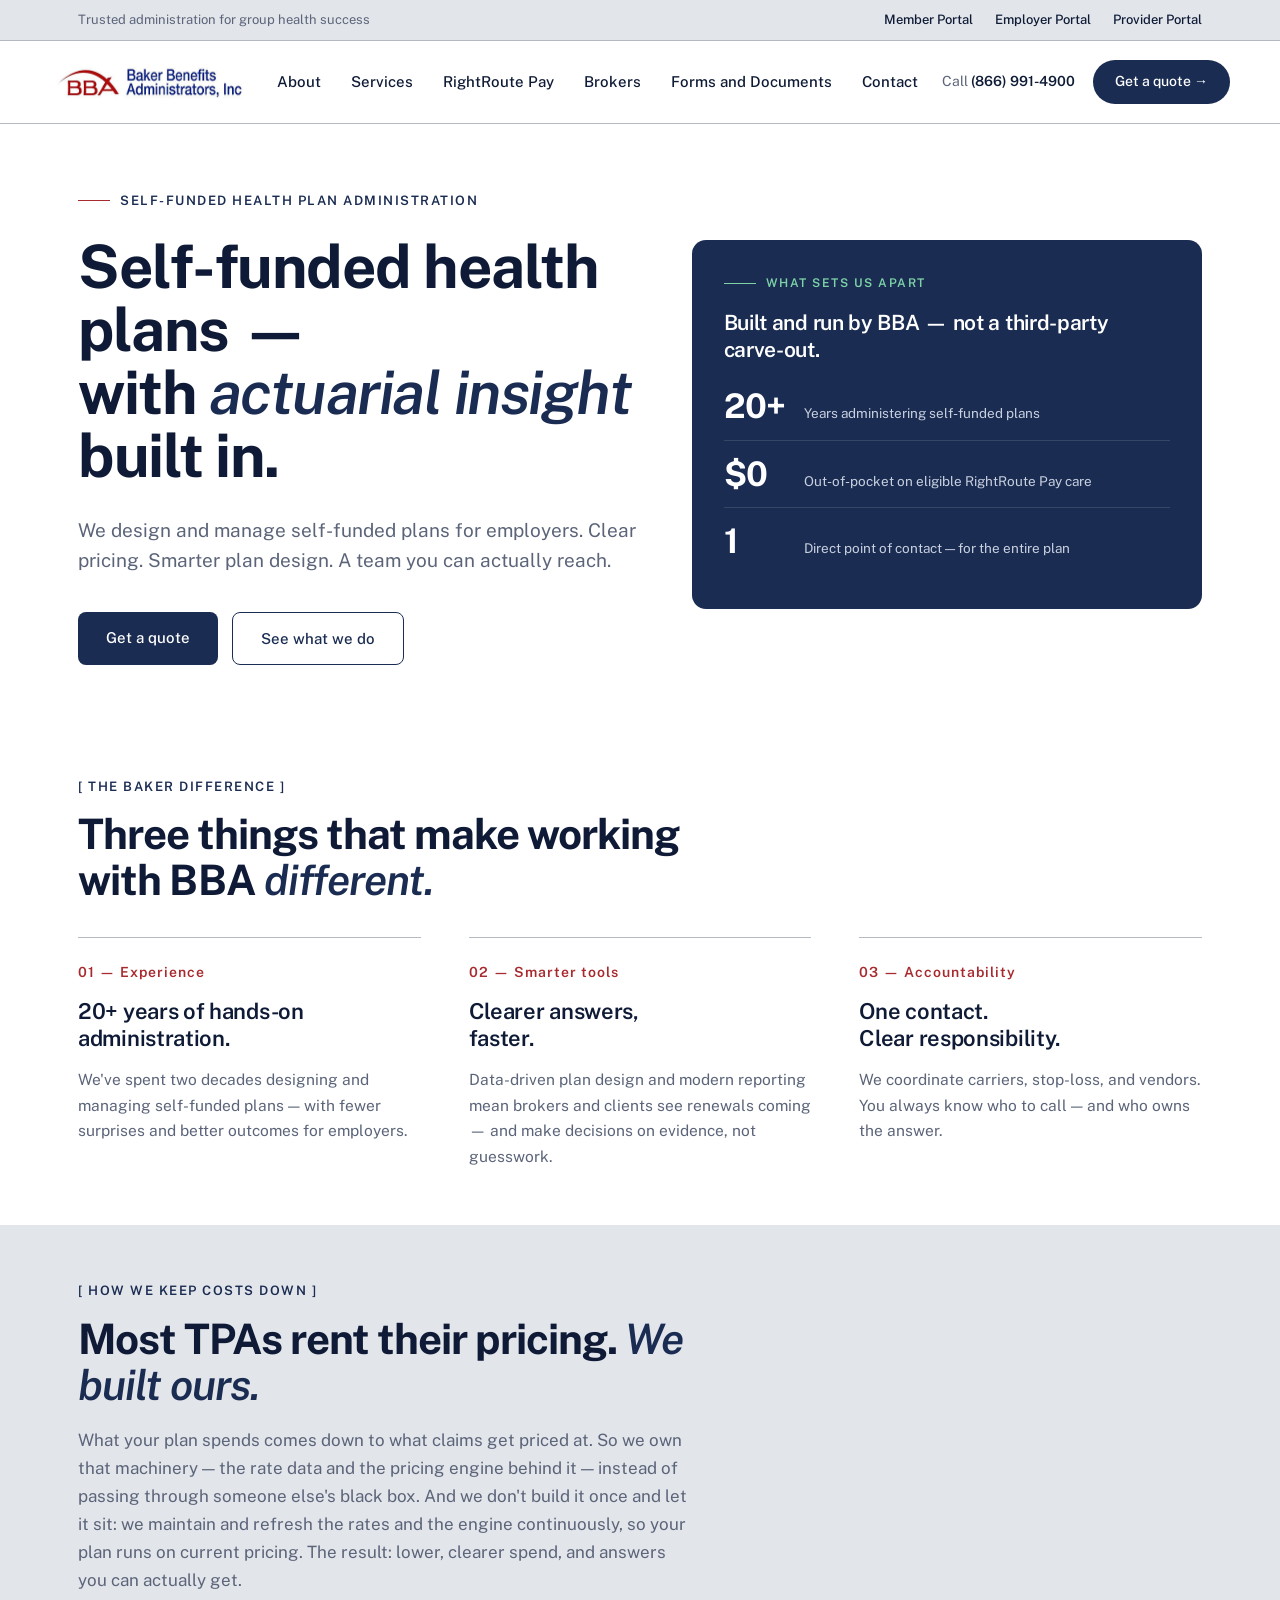
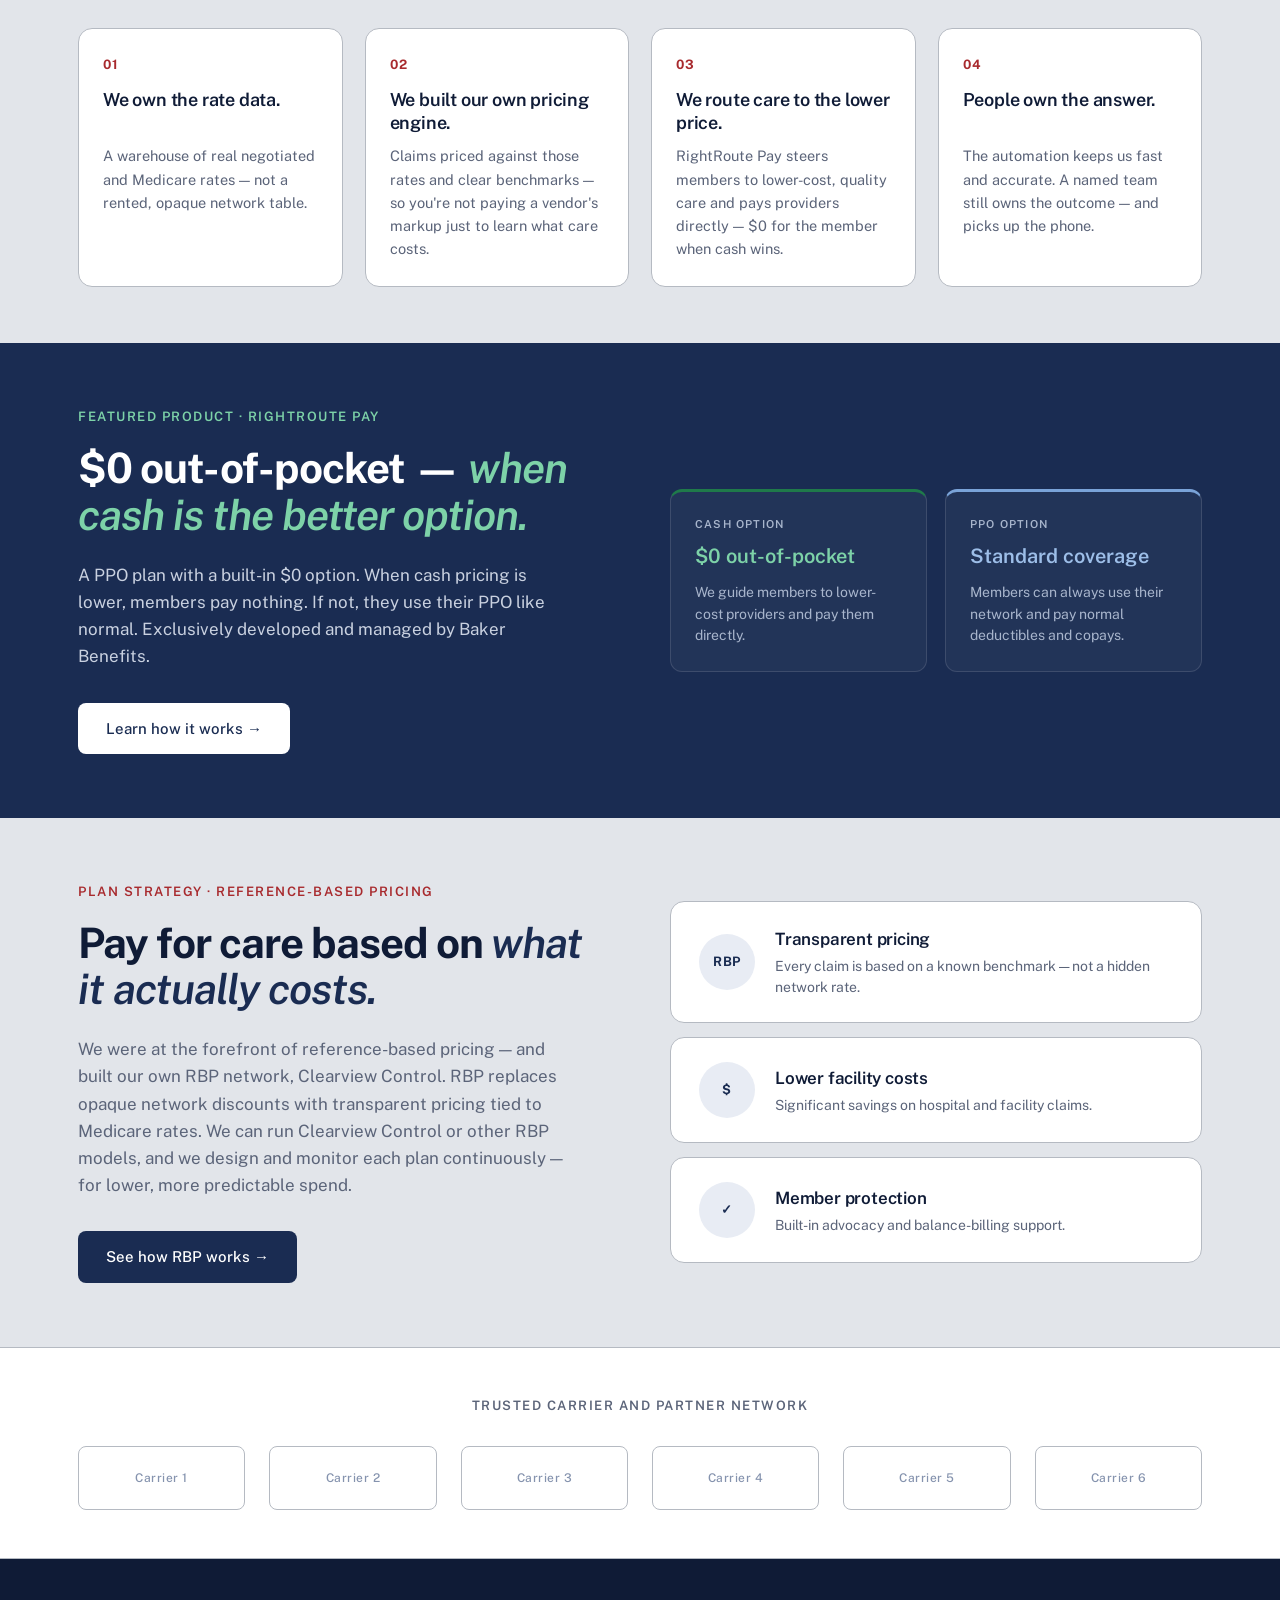
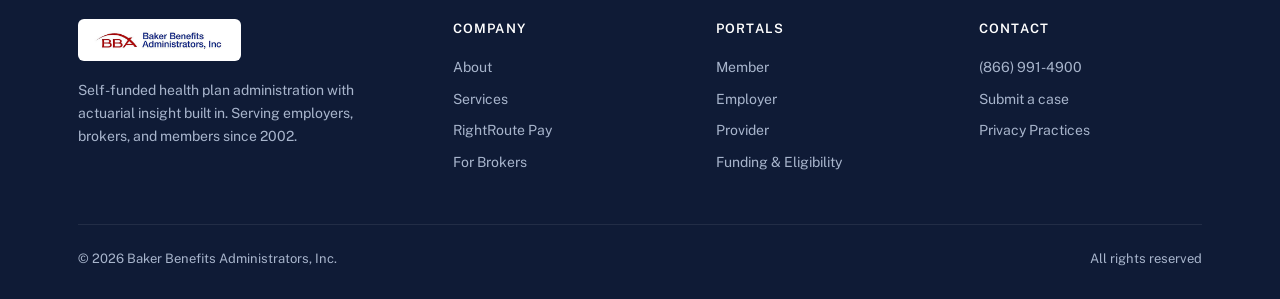
==== index.html @ 8b43a6bd "Variant preview: tighter spacing + de-stocked imagery" ====
<!DOCTYPE html><html lang="en"> <head><meta charset="UTF-8"><meta name="viewport" content="width=device-width, initial-scale=1"><title>Baker Benefits Administrators</title><meta name="description" content="Self-funded health plan administration with actuarial insight built in."><link rel="canonical" href="https://www.bakerba.com/"><link rel="icon" type="image/svg+xml" href="/favicon.svg"><meta property="og:type" content="website"><meta property="og:site_name" content="Baker Benefits Administrators"><meta property="og:title" content="Baker Benefits Administrators"><meta property="og:description" content="Self-funded health plan administration with actuarial insight built in."><meta property="og:url" content="https://www.bakerba.com/"><meta property="og:image" content="https://www.bakerba.com/bba-logo.jpg"><meta name="twitter:card" content="summary"><meta name="twitter:title" content="Baker Benefits Administrators"><meta name="twitter:description" content="Self-funded health plan administration with actuarial insight built in."><meta name="twitter:image" content="https://www.bakerba.com/bba-logo.jpg"><link rel="preconnect" href="https://fonts.googleapis.com"><link rel="preconnect" href="https://fonts.gstatic.com" crossorigin><link href="https://fonts.googleapis.com/css2?family=Public+Sans:wght@400;500;600;700&display=swap" rel="stylesheet"><style>:root{--navy:#1A2C52;--navy-deep:#0F1B36;--navy-soft:#3B4F7C;--navy-tint:#E8ECF4;--red:#A82A2E;--green:#1F7A4A;--green-deep:#155434;--green-soft:#E8F2EC;--green-light:#7DD2A8;--paper:#FFFFFF;--gray-50:#E2E5EA;--gray-100:#CFD3DA;--line:#B5BAC2;--line-strong:#CDD4DF;--ink:#0F1B36;--ink-soft:#5B6479;--ink-muted:#8593AE;--radius:14px}*{box-sizing:border-box;margin:0;padding:0}html{scroll-behavior:smooth}body{font-family:Public Sans,Helvetica Neue,Arial,sans-serif;background:var(--paper);color:var(--ink);line-height:1.55;-webkit-font-smoothing:antialiased}.container{max-width:1180px;margin:0 auto;padding:0 28px}a{color:inherit;text-decoration:none}img{display:block;max-width:100%}.util{position:sticky;top:0;z-index:51;background:var(--gray-50);color:var(--ink-soft);font-size:13px;padding:10px 0;border-bottom:1px solid var(--line)}.util-row{display:flex;justify-content:space-between;align-items:center;flex-wrap:wrap;gap:8px}.util-portals{display:flex;gap:22px}.util-portals a{color:var(--ink);font-weight:500}.util-portals a:hover{color:var(--navy)}header.site{background:var(--paper);border-bottom:1px solid var(--line);position:sticky;top:41px;z-index:50}.nav{display:flex;align-items:center;justify-content:space-between;padding:18px 0;gap:24px}.brand{display:flex;align-items:center;gap:12px}.brand img{height:46px;width:auto;mix-blend-mode:multiply}nav.primary{display:flex;gap:30px}nav.primary a{font-size:15px;color:var(--ink);font-weight:500;white-space:nowrap;padding:6px 0;border-bottom:2px solid transparent;transition:border-color .2s,color .2s}nav.primary a:hover{color:var(--navy);border-bottom-color:var(--red)}nav.primary a.active{color:var(--navy);border-bottom-color:var(--red)}.header-right{display:flex;align-items:center;gap:18px}.call-us{font-size:14px;color:var(--ink-soft);white-space:nowrap}.call-us strong{color:var(--ink);font-weight:600}.cta-pill{background:var(--navy);color:#fff;padding:11px 22px;border-radius:999px;font-size:14px;font-weight:500;transition:background .2s;white-space:nowrap}.cta-pill:hover{background:var(--navy-deep)}.nav-toggle{display:none;background:none;border:0;cursor:pointer;padding:10px;margin-left:6px}.nav-toggle span{display:block;width:22px;height:2px;background:var(--ink);margin:4px 0;border-radius:2px;transition:.2s}footer{background:var(--navy-deep);color:#a8b5cc;padding:60px 0 30px}.ft-grid{display:grid;grid-template-columns:1.5fr 1fr 1fr 1fr;gap:40px;margin-bottom:40px}.ft-brand{margin-bottom:18px}.ft-brand img{height:42px;background:#fff;padding:8px 12px;border-radius:6px}footer p{font-size:14px;line-height:1.65;max-width:34ch}footer h4{color:#fff;font-size:13px;font-weight:600;text-transform:uppercase;letter-spacing:1.2px;margin-bottom:18px}footer a{display:block;font-size:14px;color:#a8b5cc;margin-bottom:10px;transition:color .2s}footer a:hover{color:#fff}.ft-bot{display:flex;justify-content:space-between;padding-top:24px;border-top:1px solid rgba(255,255,255,.08);font-size:13px}.hero-media img{filter:grayscale(.25) contrast(1.03)}.hero-media:after{content:"";position:absolute;inset:0;background:var(--navy);opacity:.16;pointer-events:none}@media(max-width:900px){.util-portals{display:none}.ft-grid{grid-template-columns:1fr 1fr;gap:30px}.call-us{display:none}.nav-toggle{display:block}header.site{position:relative}nav.primary{display:none;position:absolute;top:100%;left:0;right:0;flex-direction:column;gap:0;background:#fff;border-top:1px solid var(--line);box-shadow:0 12px 24px #0f1b361a;padding:6px 0;z-index:60}header.site.nav-open nav.primary{display:flex}nav.primary a{padding:14px 22px;border-bottom:0!important}nav.primary a.active,nav.primary a:hover{background:var(--paper);border-bottom:0!important}}
</style>
<link rel="stylesheet" href="/_astro/index.CCxBDjJq.css"></head> <body> <!-- ============ UTILITY BAR ============ --> <div class="util"> <div class="container util-row"> <div>Trusted administration for group health success</div> <div class="util-portals"> <a href="https://secure.healthx.com/bakerbenefits.member" target="_blank" rel="noopener noreferrer">Member Portal</a> <a href="https://secure.healthx.com/bakerbenefits.employer" target="_blank" rel="noopener noreferrer">Employer Portal</a> <a href="https://secure.healthx.com/bakerbenefits.provider" target="_blank" rel="noopener noreferrer">Provider Portal</a> </div> </div> </div> <!-- ============ HEADER ============ --> <header class="site"> <div class="container nav"> <a href="/" class="brand"> <img src="/bba-logo.jpg" alt="Baker Benefits Administrators"> </a> <nav class="primary" id="primary-nav"> <a href="/about">About</a><a href="/services">Services</a><a href="/rightroute">RightRoute Pay</a><a href="/brokers">Brokers</a><a href="/forms">Forms and Documents</a><a href="/contact">Contact</a> </nav> <div class="header-right"> <span class="call-us">Call <strong>(866) 991-4900</strong></span> <a href="/quote" class="cta-pill">Get a quote →</a> </div> <button class="nav-toggle" aria-label="Open menu" aria-expanded="false" aria-controls="primary-nav"> <span></span><span></span><span></span> </button> </div> </header>   <section class="hero" data-astro-cid-j7pv25f6> <div class="container hero-grid" data-astro-cid-j7pv25f6> <div data-astro-cid-j7pv25f6> <div class="eyebrow" data-astro-cid-j7pv25f6><span class="dash" data-astro-cid-j7pv25f6></span>Self-funded health plan administration</div> <h1 class="headline" data-astro-cid-j7pv25f6>
Self-funded health plans —<br data-astro-cid-j7pv25f6>
with <em data-astro-cid-j7pv25f6>actuarial insight</em><br data-astro-cid-j7pv25f6>
built in.
</h1> <p class="lede" data-astro-cid-j7pv25f6>
We design and manage self-funded plans for employers. Clear pricing. Smarter plan design. A team you can actually reach.
</p> <div class="hero-ctas" data-astro-cid-j7pv25f6> <a href="/contact" class="btn-primary" data-astro-cid-j7pv25f6>Get a quote</a> <a href="/services" class="btn-ghost" data-astro-cid-j7pv25f6>See what we do</a> </div> </div> <aside class="hero-panel" data-astro-cid-j7pv25f6> <div class="hp-eyebrow" data-astro-cid-j7pv25f6><span class="dash" data-astro-cid-j7pv25f6></span>What sets us apart</div> <p class="hp-lead" data-astro-cid-j7pv25f6>Built and run by BBA — not a third-party carve-out.</p> <div class="hp-stats" data-astro-cid-j7pv25f6> <div class="hp-stat" data-astro-cid-j7pv25f6><div class="n" data-astro-cid-j7pv25f6>20+</div><div class="l" data-astro-cid-j7pv25f6>Years administering self-funded plans</div></div> <div class="hp-stat" data-astro-cid-j7pv25f6><div class="n" data-astro-cid-j7pv25f6>$0</div><div class="l" data-astro-cid-j7pv25f6>Out-of-pocket on eligible RightRoute Pay care</div></div> <div class="hp-stat" data-astro-cid-j7pv25f6><div class="n" data-astro-cid-j7pv25f6>1</div><div class="l" data-astro-cid-j7pv25f6>Direct point of contact — for the entire plan</div></div> </div> </aside> </div> </section>  <section class="pillars" data-astro-cid-j7pv25f6> <div class="container" data-astro-cid-j7pv25f6> <div class="sec-head" data-astro-cid-j7pv25f6> <div class="label" data-astro-cid-j7pv25f6>[ The Baker difference ]</div> <h2 data-astro-cid-j7pv25f6>Three things that make working with BBA <em data-astro-cid-j7pv25f6>different.</em></h2> </div> <div class="pillar-grid" data-astro-cid-j7pv25f6> <div class="pillar" data-astro-cid-j7pv25f6> <div class="num" data-astro-cid-j7pv25f6>01 — Experience</div> <h3 data-astro-cid-j7pv25f6>20+ years of hands-on administration.</h3> <p data-astro-cid-j7pv25f6>We've spent two decades designing and managing self-funded plans — with fewer surprises and better outcomes for employers.</p> </div> <div class="pillar" data-astro-cid-j7pv25f6> <div class="num" data-astro-cid-j7pv25f6>02 — Smarter tools</div> <h3 data-astro-cid-j7pv25f6>Clearer answers,<br data-astro-cid-j7pv25f6>faster.</h3> <p data-astro-cid-j7pv25f6>Data-driven plan design and modern reporting mean brokers and clients see renewals coming — and make decisions on evidence, not guesswork.</p> </div> <div class="pillar" data-astro-cid-j7pv25f6> <div class="num" data-astro-cid-j7pv25f6>03 — Accountability</div> <h3 data-astro-cid-j7pv25f6>One contact.<br data-astro-cid-j7pv25f6>Clear responsibility.</h3> <p data-astro-cid-j7pv25f6>We coordinate carriers, stop-loss, and vendors. You always know who to call — and who owns the answer.</p> </div> </div> </div> </section>  <section class="engine" data-astro-cid-j7pv25f6> <div class="container" data-astro-cid-j7pv25f6> <div class="sec-head" data-astro-cid-j7pv25f6> <div class="label" data-astro-cid-j7pv25f6>[ How we keep costs down ]</div> <h2 data-astro-cid-j7pv25f6>Most TPAs rent their pricing. <em data-astro-cid-j7pv25f6>We built ours.</em></h2> <p class="sec-lede" data-astro-cid-j7pv25f6>What your plan spends comes down to what claims get priced at. So we own that machinery — the rate data and the pricing engine behind it — instead of passing through someone else's black box. And we don't build it once and let it sit: we maintain and refresh the rates and the engine continuously, so your plan runs on current pricing. The result: lower, clearer spend, and answers you can actually get.</p> </div> <div class="engine-grid" data-astro-cid-j7pv25f6> <div class="engine-card" data-astro-cid-j7pv25f6> <div class="enum" data-astro-cid-j7pv25f6>01</div> <h3 data-astro-cid-j7pv25f6>We own the rate data.</h3> <p data-astro-cid-j7pv25f6>A warehouse of real negotiated and Medicare rates — not a rented, opaque network table.</p> </div> <div class="engine-card" data-astro-cid-j7pv25f6> <div class="enum" data-astro-cid-j7pv25f6>02</div> <h3 data-astro-cid-j7pv25f6>We built our own pricing engine.</h3> <p data-astro-cid-j7pv25f6>Claims priced against those rates and clear benchmarks — so you're not paying a vendor's markup just to learn what care costs.</p> </div> <div class="engine-card" data-astro-cid-j7pv25f6> <div class="enum" data-astro-cid-j7pv25f6>03</div> <h3 data-astro-cid-j7pv25f6>We route care to the lower price.</h3> <p data-astro-cid-j7pv25f6>RightRoute Pay steers members to lower-cost, quality care and pays providers directly — $0 for the member when cash wins.</p> </div> <div class="engine-card" data-astro-cid-j7pv25f6> <div class="enum" data-astro-cid-j7pv25f6>04</div> <h3 data-astro-cid-j7pv25f6>People own the answer.</h3> <p data-astro-cid-j7pv25f6>The automation keeps us fast and accurate. A named team still owns the outcome — and picks up the phone.</p> </div> </div> </div> </section>  <section class="rrp" id="rightroute" data-astro-cid-j7pv25f6> <div class="container rrp-grid" data-astro-cid-j7pv25f6> <div data-astro-cid-j7pv25f6> <div class="label" data-astro-cid-j7pv25f6>Featured product · RightRoute Pay</div> <h2 data-astro-cid-j7pv25f6>$0 out-of-pocket — <em data-astro-cid-j7pv25f6>when cash is the better option.</em></h2> <p class="desc" data-astro-cid-j7pv25f6>A PPO plan with a built-in $0 option. When cash pricing is lower, members pay nothing. If not, they use their PPO like normal. Exclusively developed and managed by Baker Benefits.</p> <a href="/rightroute" class="rrp-btn" data-astro-cid-j7pv25f6>Learn how it works →</a> </div> <div class="rrp-cards" data-astro-cid-j7pv25f6> <div class="rrp-card cash" data-astro-cid-j7pv25f6> <div class="tag" data-astro-cid-j7pv25f6>Cash option</div> <h4 data-astro-cid-j7pv25f6>$0 out-of-pocket</h4> <p data-astro-cid-j7pv25f6>We guide members to lower-cost providers and pay them directly.</p> </div> <div class="rrp-card ppo" data-astro-cid-j7pv25f6> <div class="tag" data-astro-cid-j7pv25f6>PPO option</div> <h4 data-astro-cid-j7pv25f6>Standard coverage</h4> <p data-astro-cid-j7pv25f6>Members can always use their network and pay normal deductibles and copays.</p> </div> </div> </div> </section>  <section class="rbp" id="rbp" data-astro-cid-j7pv25f6> <div class="container rbp-grid" data-astro-cid-j7pv25f6> <div data-astro-cid-j7pv25f6> <div class="label" data-astro-cid-j7pv25f6>Plan strategy · Reference-Based Pricing</div> <h2 data-astro-cid-j7pv25f6>Pay for care based on <em data-astro-cid-j7pv25f6>what it actually costs.</em></h2> <p class="desc" data-astro-cid-j7pv25f6>We were at the forefront of reference-based pricing — and built our own RBP network, Clearview Control. RBP replaces opaque network discounts with transparent pricing tied to Medicare rates. We can run Clearview Control or other RBP models, and we design and monitor each plan continuously — for lower, more predictable spend.</p> <a href="#" class="rbp-btn" data-astro-cid-j7pv25f6>See how RBP works →</a> </div> <div class="rbp-stats" data-astro-cid-j7pv25f6> <div class="rbp-stat" data-astro-cid-j7pv25f6> <div class="icon" data-astro-cid-j7pv25f6>RBP</div> <div data-astro-cid-j7pv25f6> <h4 data-astro-cid-j7pv25f6>Transparent pricing</h4> <p data-astro-cid-j7pv25f6>Every claim is based on a known benchmark — not a hidden network rate.</p> </div> </div> <div class="rbp-stat" data-astro-cid-j7pv25f6> <div class="icon" data-astro-cid-j7pv25f6>$</div> <div data-astro-cid-j7pv25f6> <h4 data-astro-cid-j7pv25f6>Lower facility costs</h4> <p data-astro-cid-j7pv25f6>Significant savings on hospital and facility claims.</p> </div> </div> <div class="rbp-stat" data-astro-cid-j7pv25f6> <div class="icon" data-astro-cid-j7pv25f6>✓</div> <div data-astro-cid-j7pv25f6> <h4 data-astro-cid-j7pv25f6>Member protection</h4> <p data-astro-cid-j7pv25f6>Built-in advocacy and balance-billing support.</p> </div> </div> </div> </div> </section>  <section class="carriers" data-astro-cid-j7pv25f6> <div class="container" data-astro-cid-j7pv25f6> <div class="label" data-astro-cid-j7pv25f6>Trusted carrier and partner network</div> <div class="carrier-grid" data-astro-cid-j7pv25f6> <div class="carrier-slot" data-astro-cid-j7pv25f6>Carrier 1</div> <div class="carrier-slot" data-astro-cid-j7pv25f6>Carrier 2</div> <div class="carrier-slot" data-astro-cid-j7pv25f6>Carrier 3</div> <div class="carrier-slot" data-astro-cid-j7pv25f6>Carrier 4</div> <div class="carrier-slot" data-astro-cid-j7pv25f6>Carrier 5</div> <div class="carrier-slot" data-astro-cid-j7pv25f6>Carrier 6</div> </div> </div> </section>  <!-- ============ FOOTER ============ --> <footer> <div class="container"> <div class="ft-grid"> <div> <div class="ft-brand"> <img src="/bba-logo.jpg" alt="BBA"> </div> <p>Self-funded health plan administration with actuarial insight built in. Serving employers, brokers, and members since 2002.</p> </div> <div> <h4>Company</h4> <a href="#about">About</a><a href="/services">Services</a><a href="/rightroute">RightRoute Pay</a><a href="#brokers">For Brokers</a> </div><div> <h4>Portals</h4> <a href="#">Member</a><a href="#">Employer</a><a href="#">Provider</a><a href="#">Funding &amp; Eligibility</a> </div><div> <h4>Contact</h4> <a href="tel:8669914900">(866) 991-4900</a><a href="/brokers">Submit a case</a><a href="/privacy">Privacy Practices</a> </div> </div> <div class="ft-bot"> <div>© 2026 Baker Benefits Administrators, Inc.</div> <div>All rights reserved</div> </div> </div> </footer> <script>
  (function () {
    var btn = document.querySelector('.nav-toggle');
    var hdr = document.querySelector('header.site');
    if (!btn || !hdr) return;
    btn.addEventListener('click', function () {
      var open = hdr.classList.toggle('nav-open');
      btn.setAttribute('aria-expanded', open ? 'true' : 'false');
      btn.setAttribute('aria-label', open ? 'Close menu' : 'Open menu');
    });
    hdr.querySelectorAll('nav.primary a').forEach(function (a) {
      a.addEventListener('click', function () {
        hdr.classList.remove('nav-open');
        btn.setAttribute('aria-expanded', 'false');
      });
    });
  })();
</script> </body> </html>
---- _astro/index.CCxBDjJq.css ----
.hero[data-astro-cid-j7pv25f6]{position:relative;padding:60px 0 56px;background:var(--paper);overflow:hidden}.hero-grid[data-astro-cid-j7pv25f6]{display:grid;grid-template-columns:1.1fr 1fr;gap:52px;align-items:center;position:relative;z-index:1}.eyebrow[data-astro-cid-j7pv25f6]{display:inline-flex;align-items:center;gap:10px;font-size:13px;letter-spacing:1.5px;text-transform:uppercase;color:var(--navy);font-weight:600;margin-bottom:24px}.eyebrow[data-astro-cid-j7pv25f6] .dash[data-astro-cid-j7pv25f6]{width:32px;height:1px;background:var(--red)}h1[data-astro-cid-j7pv25f6].headline{font-size:60px;line-height:1.05;font-weight:700;color:var(--ink);letter-spacing:-1.5px;margin-bottom:28px}h1[data-astro-cid-j7pv25f6].headline em[data-astro-cid-j7pv25f6]{font-style:italic;color:var(--navy);font-weight:600}.lede[data-astro-cid-j7pv25f6]{font-size:19px;color:var(--ink-soft);max-width:54ch;margin-bottom:36px;line-height:1.6}.hero-ctas[data-astro-cid-j7pv25f6]{display:flex;gap:14px;flex-wrap:wrap}.btn-primary[data-astro-cid-j7pv25f6]{background:var(--navy);color:#fff;padding:14px 28px;border-radius:8px;font-size:15px;font-weight:500;transition:background .2s}.btn-primary[data-astro-cid-j7pv25f6]:hover{background:var(--navy-deep)}.btn-ghost[data-astro-cid-j7pv25f6]{background:transparent;color:var(--navy);padding:14px 28px;border-radius:8px;font-size:15px;font-weight:500;border:1px solid var(--navy);transition:background .2s}.btn-ghost[data-astro-cid-j7pv25f6]:hover{background:var(--navy);color:#fff}.hero-media[data-astro-cid-j7pv25f6]{position:relative;border-radius:var(--radius);overflow:hidden;aspect-ratio:5/6;background:var(--gray-100)}.hero-media[data-astro-cid-j7pv25f6] img[data-astro-cid-j7pv25f6]{width:100%;height:100%;object-fit:cover}.hero-badge[data-astro-cid-j7pv25f6]{position:absolute;bottom:24px;left:24px;right:24px;background:var(--paper);border-radius:10px;padding:18px 22px;box-shadow:0 12px 32px #0f1b362e}.hero-badge[data-astro-cid-j7pv25f6] .label[data-astro-cid-j7pv25f6]{font-size:11px;letter-spacing:1.5px;text-transform:uppercase;color:var(--red);font-weight:600;margin-bottom:6px}.hero-badge[data-astro-cid-j7pv25f6] h4[data-astro-cid-j7pv25f6]{font-size:16px;font-weight:600;color:var(--ink);line-height:1.35}.hero-panel[data-astro-cid-j7pv25f6]{background:var(--navy);color:#fff;border-radius:var(--radius);padding:34px 32px;display:flex;flex-direction:column;justify-content:center}.hp-eyebrow[data-astro-cid-j7pv25f6]{display:inline-flex;align-items:center;gap:10px;font-size:12px;letter-spacing:1.5px;text-transform:uppercase;color:var(--green-light);font-weight:600;margin-bottom:16px}.hp-eyebrow[data-astro-cid-j7pv25f6] .dash[data-astro-cid-j7pv25f6]{width:32px;height:1px;background:var(--green-light)}.hp-lead[data-astro-cid-j7pv25f6]{font-size:21px;font-weight:600;line-height:1.3;color:#fff;margin-bottom:26px;letter-spacing:-.3px}.hp-stats[data-astro-cid-j7pv25f6]{display:flex;flex-direction:column}.hp-stat[data-astro-cid-j7pv25f6]{display:flex;align-items:baseline;gap:18px;padding:16px 0;border-top:1px solid rgba(255,255,255,.12)}.hp-stat[data-astro-cid-j7pv25f6]:first-child{border-top:0;padding-top:0}.hp-stat[data-astro-cid-j7pv25f6] .n[data-astro-cid-j7pv25f6]{font-size:34px;font-weight:700;color:#fff;letter-spacing:-1px;line-height:1;min-width:62px}.hp-stat[data-astro-cid-j7pv25f6] .l[data-astro-cid-j7pv25f6]{font-size:13.5px;color:#c9d1e0;line-height:1.45}.trust-strip[data-astro-cid-j7pv25f6]{background:var(--gray-50);border-top:1px solid var(--line);border-bottom:1px solid var(--line);padding:30px 0}.trust-row[data-astro-cid-j7pv25f6]{display:grid;grid-template-columns:repeat(3,1fr);gap:32px;align-items:center}.trust-item[data-astro-cid-j7pv25f6]{display:flex;align-items:center;gap:14px;border-right:1px solid var(--line);padding-right:32px}.trust-item[data-astro-cid-j7pv25f6]:last-child{border-right:none}.trust-num[data-astro-cid-j7pv25f6]{font-size:32px;font-weight:700;color:var(--navy);letter-spacing:-1px;line-height:1}.trust-label[data-astro-cid-j7pv25f6]{font-size:13px;color:var(--ink-soft);line-height:1.4}.pillars[data-astro-cid-j7pv25f6]{background:var(--paper);padding:56px 0}.pillar-grid[data-astro-cid-j7pv25f6]{display:grid;grid-template-columns:repeat(3,1fr);gap:48px}.pillar[data-astro-cid-j7pv25f6]{position:relative;padding-top:24px;border-top:1px solid var(--line)}.pillar[data-astro-cid-j7pv25f6] .num[data-astro-cid-j7pv25f6]{font-size:14px;font-weight:600;color:var(--red);letter-spacing:1px;margin-bottom:14px}.pillar[data-astro-cid-j7pv25f6] h3[data-astro-cid-j7pv25f6]{font-size:22px;font-weight:600;color:var(--ink);margin-bottom:12px;letter-spacing:-.3px;min-height:2.6em;line-height:1.25}.pillar[data-astro-cid-j7pv25f6] p[data-astro-cid-j7pv25f6]{font-size:15.5px;color:var(--ink-soft);line-height:1.65}.engine[data-astro-cid-j7pv25f6]{background:var(--gray-50);padding:56px 0}.sec-lede[data-astro-cid-j7pv25f6]{font-size:17px;color:var(--ink-soft);line-height:1.65;margin-top:18px;max-width:62ch}.engine-grid[data-astro-cid-j7pv25f6]{display:grid;grid-template-columns:repeat(auto-fit,minmax(220px,1fr));gap:22px}.engine-card[data-astro-cid-j7pv25f6]{background:var(--paper);border:1px solid var(--line);border-radius:var(--radius);padding:26px 24px;transition:border-color .25s,box-shadow .25s,transform .2s}.engine-card[data-astro-cid-j7pv25f6]:hover{border-color:var(--navy-soft);box-shadow:0 8px 24px #0f1b360f;transform:translateY(-2px)}.engine-card[data-astro-cid-j7pv25f6] .enum[data-astro-cid-j7pv25f6]{font-size:13px;font-weight:700;color:var(--red);letter-spacing:1px;margin-bottom:14px}.engine-card[data-astro-cid-j7pv25f6] h3[data-astro-cid-j7pv25f6]{font-size:18px;font-weight:600;color:var(--ink);margin-bottom:10px;letter-spacing:-.2px;line-height:1.25;min-height:2.5em}.engine-card[data-astro-cid-j7pv25f6] p[data-astro-cid-j7pv25f6]{font-size:14.5px;color:var(--ink-soft);line-height:1.6}.sec-head[data-astro-cid-j7pv25f6]{margin-bottom:34px;max-width:680px}.sec-head[data-astro-cid-j7pv25f6] .label[data-astro-cid-j7pv25f6]{font-size:13px;letter-spacing:1.5px;text-transform:uppercase;color:var(--navy);font-weight:600;margin-bottom:14px}.sec-head[data-astro-cid-j7pv25f6] h2[data-astro-cid-j7pv25f6]{font-size:42px;font-weight:700;color:var(--ink);letter-spacing:-1px;line-height:1.1}.sec-head[data-astro-cid-j7pv25f6] h2[data-astro-cid-j7pv25f6] em[data-astro-cid-j7pv25f6]{font-style:italic;color:var(--navy);font-weight:600}.rrp[data-astro-cid-j7pv25f6]{background:var(--navy);color:#fff;padding:64px 0;position:relative;overflow:hidden}.rrp-grid[data-astro-cid-j7pv25f6]{display:grid;grid-template-columns:1fr 1fr;gap:60px;align-items:center;position:relative;z-index:1}.rrp[data-astro-cid-j7pv25f6] .label[data-astro-cid-j7pv25f6]{font-size:13px;letter-spacing:1.5px;text-transform:uppercase;color:#7dd2a8;font-weight:600;margin-bottom:18px}.rrp[data-astro-cid-j7pv25f6] h2[data-astro-cid-j7pv25f6]{font-size:42px;font-weight:700;line-height:1.1;letter-spacing:-1px;margin-bottom:24px}.rrp[data-astro-cid-j7pv25f6] h2[data-astro-cid-j7pv25f6] em[data-astro-cid-j7pv25f6]{font-style:italic;color:#7dd2a8;font-weight:600}.rrp[data-astro-cid-j7pv25f6] p[data-astro-cid-j7pv25f6].desc{font-size:17px;color:#c9d1e0;line-height:1.6;margin-bottom:32px;max-width:50ch}.rrp-btn[data-astro-cid-j7pv25f6]{display:inline-flex;align-items:center;gap:10px;background:#fff;color:var(--navy);padding:14px 28px;border-radius:8px;font-size:15px;font-weight:500;transition:transform .2s}.rrp-btn[data-astro-cid-j7pv25f6]:hover{transform:translate(3px)}.rrp-cards[data-astro-cid-j7pv25f6]{display:grid;grid-template-columns:1fr 1fr;gap:18px}.rrp-card[data-astro-cid-j7pv25f6]{background:#ffffff0a;border:1px solid rgba(255,255,255,.12);border-radius:12px;padding:24px;position:relative}.rrp-card[data-astro-cid-j7pv25f6].cash{border-top:3px solid var(--green)}.rrp-card[data-astro-cid-j7pv25f6].ppo{border-top:3px solid #7AA3D8}.rrp-card[data-astro-cid-j7pv25f6] .tag[data-astro-cid-j7pv25f6]{font-size:11px;letter-spacing:1.2px;text-transform:uppercase;color:#a8b5cc;font-weight:600;margin-bottom:8px}.rrp-card[data-astro-cid-j7pv25f6] h4[data-astro-cid-j7pv25f6]{font-size:20px;font-weight:600;margin-bottom:10px}.rrp-card[data-astro-cid-j7pv25f6].cash h4[data-astro-cid-j7pv25f6]{color:#7dd2a8}.rrp-card[data-astro-cid-j7pv25f6].ppo h4[data-astro-cid-j7pv25f6]{color:#9dbee8}.rrp-card[data-astro-cid-j7pv25f6] p[data-astro-cid-j7pv25f6]{font-size:14px;color:#a8b5cc;line-height:1.55}.rbp[data-astro-cid-j7pv25f6]{padding:64px 0;background:var(--gray-50)}.rbp-grid[data-astro-cid-j7pv25f6]{display:grid;grid-template-columns:1fr 1fr;gap:60px;align-items:center}.rbp[data-astro-cid-j7pv25f6] .label[data-astro-cid-j7pv25f6]{font-size:13px;letter-spacing:1.5px;text-transform:uppercase;color:var(--red);font-weight:600;margin-bottom:18px}.rbp[data-astro-cid-j7pv25f6] h2[data-astro-cid-j7pv25f6]{font-size:42px;font-weight:700;line-height:1.1;letter-spacing:-1px;margin-bottom:24px;color:var(--ink)}.rbp[data-astro-cid-j7pv25f6] h2[data-astro-cid-j7pv25f6] em[data-astro-cid-j7pv25f6]{font-style:italic;color:var(--navy);font-weight:600}.rbp[data-astro-cid-j7pv25f6] p[data-astro-cid-j7pv25f6].desc{font-size:17px;color:var(--ink-soft);line-height:1.6;margin-bottom:32px;max-width:50ch}.rbp-btn[data-astro-cid-j7pv25f6]{display:inline-flex;align-items:center;gap:10px;background:var(--navy);color:#fff;padding:14px 28px;border-radius:8px;font-size:15px;font-weight:500;transition:transform .2s,background .2s}.rbp-btn[data-astro-cid-j7pv25f6]:hover{transform:translate(3px);background:var(--navy-deep)}.rbp-stats[data-astro-cid-j7pv25f6]{display:flex;flex-direction:column;gap:14px}.rbp-stat[data-astro-cid-j7pv25f6]{background:var(--paper);border:1px solid var(--line);border-radius:var(--radius);padding:24px 28px;display:grid;grid-template-columns:56px 1fr;gap:20px;align-items:center;transition:border-color .25s,box-shadow .25s}.rbp-stat[data-astro-cid-j7pv25f6]:hover{border-color:var(--navy-soft);box-shadow:0 6px 20px #0f1b360d}.rbp-stat[data-astro-cid-j7pv25f6] .icon[data-astro-cid-j7pv25f6]{width:56px;height:56px;border-radius:50%;background:var(--navy-tint);display:flex;align-items:center;justify-content:center;font-size:13px;font-weight:700;color:var(--navy);letter-spacing:.5px}.rbp-stat[data-astro-cid-j7pv25f6] h4[data-astro-cid-j7pv25f6]{font-size:17px;font-weight:600;color:var(--ink);margin-bottom:4px;letter-spacing:-.2px}.rbp-stat[data-astro-cid-j7pv25f6] p[data-astro-cid-j7pv25f6]{font-size:14px;color:var(--ink-soft);line-height:1.5}.carriers[data-astro-cid-j7pv25f6]{padding:48px 0;background:var(--paper);border-top:1px solid var(--line);border-bottom:1px solid var(--line)}.carriers[data-astro-cid-j7pv25f6] .label[data-astro-cid-j7pv25f6]{text-align:center;font-size:13px;letter-spacing:1.5px;text-transform:uppercase;color:var(--ink-soft);font-weight:600;margin-bottom:30px}.carrier-grid[data-astro-cid-j7pv25f6]{display:grid;grid-template-columns:repeat(6,1fr);gap:24px;align-items:center}.carrier-slot[data-astro-cid-j7pv25f6]{border:1px solid var(--line);border-radius:8px;height:64px;display:flex;align-items:center;justify-content:center;font-size:12px;color:var(--ink-muted);font-weight:500;letter-spacing:.5px}@media(max-width:900px){.hero-grid[data-astro-cid-j7pv25f6],.rrp-grid[data-astro-cid-j7pv25f6],.rbp-grid[data-astro-cid-j7pv25f6]{grid-template-columns:1fr;gap:40px}.pillar-grid[data-astro-cid-j7pv25f6]{grid-template-columns:1fr;gap:24px}.trust-row[data-astro-cid-j7pv25f6]{grid-template-columns:repeat(2,1fr);gap:24px}.trust-item[data-astro-cid-j7pv25f6]{border-right:none;padding-right:0}.carrier-grid[data-astro-cid-j7pv25f6]{grid-template-columns:repeat(3,1fr)}h1[data-astro-cid-j7pv25f6].headline{font-size:42px}.sec-head[data-astro-cid-j7pv25f6] h2[data-astro-cid-j7pv25f6],.rrp[data-astro-cid-j7pv25f6] h2[data-astro-cid-j7pv25f6],.rbp[data-astro-cid-j7pv25f6] h2[data-astro-cid-j7pv25f6]{font-size:32px}}
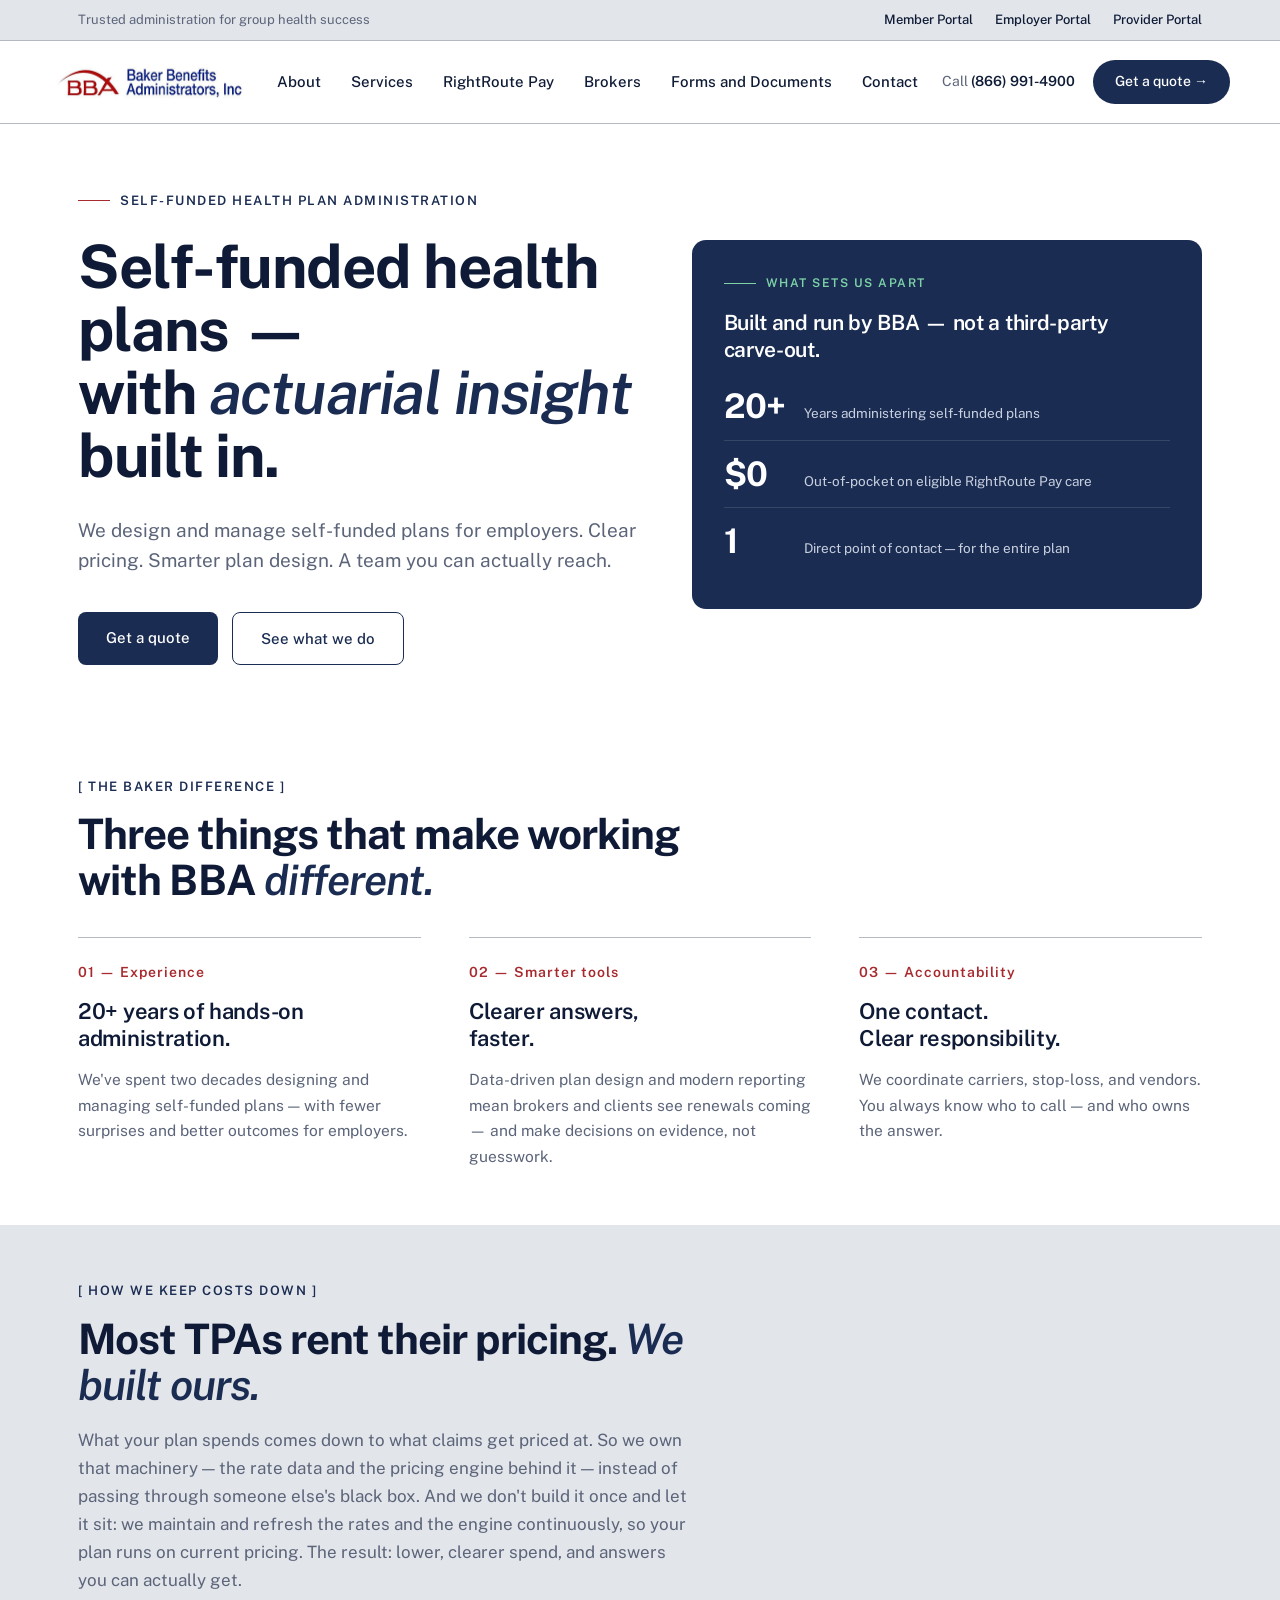
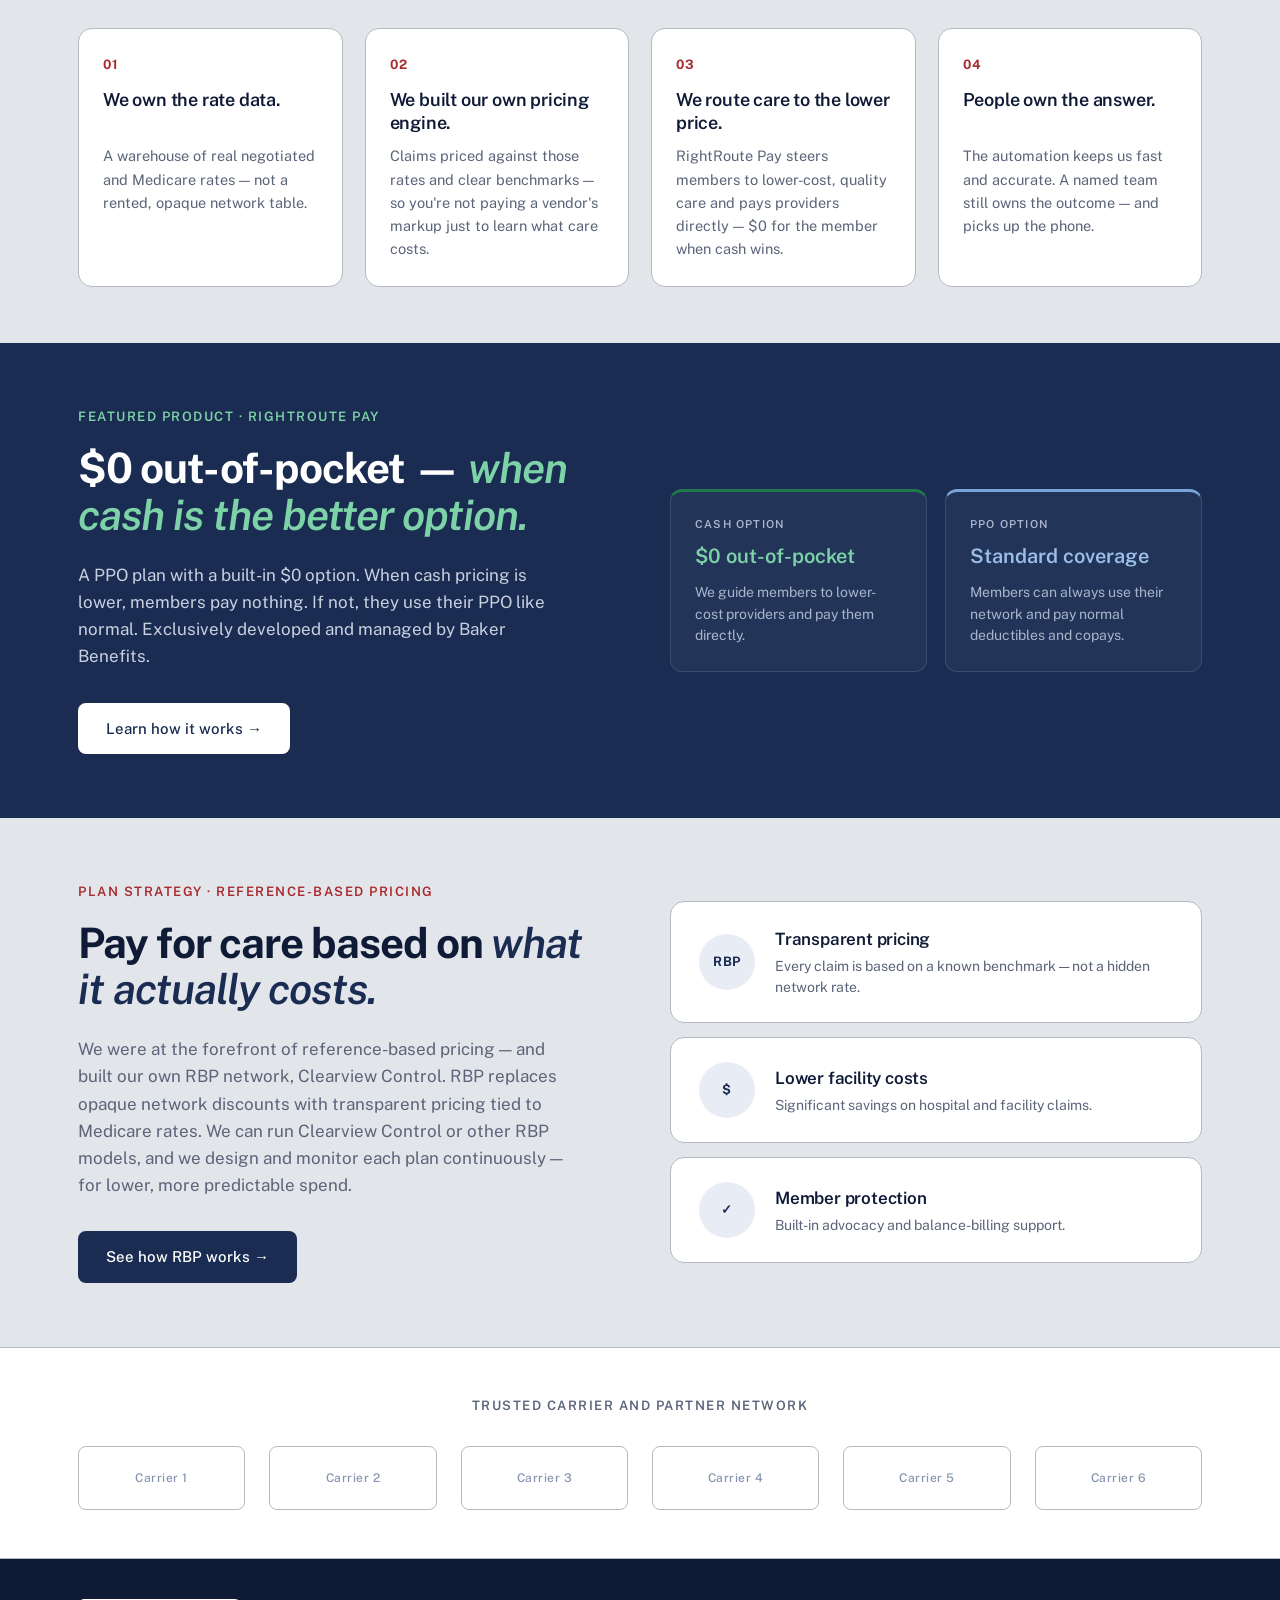
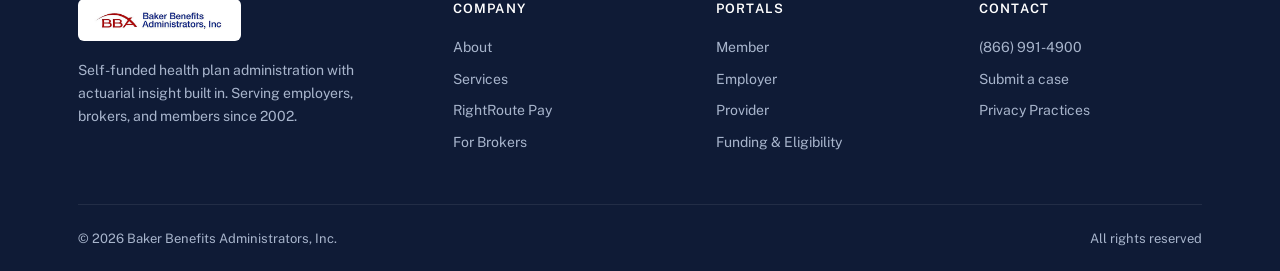
==== commit 67387553: "Refresh variant preview — subpages compacted" ====
--- a/index.html
+++ b/index.html
@@ -1,4 +1,4 @@
-<!DOCTYPE html><html lang="en"> <head><meta charset="UTF-8"><meta name="viewport" content="width=device-width, initial-scale=1"><title>Baker Benefits Administrators</title><meta name="description" content="Self-funded health plan administration with actuarial insight built in."><link rel="canonical" href="https://www.bakerba.com/"><link rel="icon" type="image/svg+xml" href="/favicon.svg"><meta property="og:type" content="website"><meta property="og:site_name" content="Baker Benefits Administrators"><meta property="og:title" content="Baker Benefits Administrators"><meta property="og:description" content="Self-funded health plan administration with actuarial insight built in."><meta property="og:url" content="https://www.bakerba.com/"><meta property="og:image" content="https://www.bakerba.com/bba-logo.jpg"><meta name="twitter:card" content="summary"><meta name="twitter:title" content="Baker Benefits Administrators"><meta name="twitter:description" content="Self-funded health plan administration with actuarial insight built in."><meta name="twitter:image" content="https://www.bakerba.com/bba-logo.jpg"><link rel="preconnect" href="https://fonts.googleapis.com"><link rel="preconnect" href="https://fonts.gstatic.com" crossorigin><link href="https://fonts.googleapis.com/css2?family=Public+Sans:wght@400;500;600;700&display=swap" rel="stylesheet"><style>:root{--navy:#1A2C52;--navy-deep:#0F1B36;--navy-soft:#3B4F7C;--navy-tint:#E8ECF4;--red:#A82A2E;--green:#1F7A4A;--green-deep:#155434;--green-soft:#E8F2EC;--green-light:#7DD2A8;--paper:#FFFFFF;--gray-50:#E2E5EA;--gray-100:#CFD3DA;--line:#B5BAC2;--line-strong:#CDD4DF;--ink:#0F1B36;--ink-soft:#5B6479;--ink-muted:#8593AE;--radius:14px}*{box-sizing:border-box;margin:0;padding:0}html{scroll-behavior:smooth}body{font-family:Public Sans,Helvetica Neue,Arial,sans-serif;background:var(--paper);color:var(--ink);line-height:1.55;-webkit-font-smoothing:antialiased}.container{max-width:1180px;margin:0 auto;padding:0 28px}a{color:inherit;text-decoration:none}img{display:block;max-width:100%}.util{position:sticky;top:0;z-index:51;background:var(--gray-50);color:var(--ink-soft);font-size:13px;padding:10px 0;border-bottom:1px solid var(--line)}.util-row{display:flex;justify-content:space-between;align-items:center;flex-wrap:wrap;gap:8px}.util-portals{display:flex;gap:22px}.util-portals a{color:var(--ink);font-weight:500}.util-portals a:hover{color:var(--navy)}header.site{background:var(--paper);border-bottom:1px solid var(--line);position:sticky;top:41px;z-index:50}.nav{display:flex;align-items:center;justify-content:space-between;padding:18px 0;gap:24px}.brand{display:flex;align-items:center;gap:12px}.brand img{height:46px;width:auto;mix-blend-mode:multiply}nav.primary{display:flex;gap:30px}nav.primary a{font-size:15px;color:var(--ink);font-weight:500;white-space:nowrap;padding:6px 0;border-bottom:2px solid transparent;transition:border-color .2s,color .2s}nav.primary a:hover{color:var(--navy);border-bottom-color:var(--red)}nav.primary a.active{color:var(--navy);border-bottom-color:var(--red)}.header-right{display:flex;align-items:center;gap:18px}.call-us{font-size:14px;color:var(--ink-soft);white-space:nowrap}.call-us strong{color:var(--ink);font-weight:600}.cta-pill{background:var(--navy);color:#fff;padding:11px 22px;border-radius:999px;font-size:14px;font-weight:500;transition:background .2s;white-space:nowrap}.cta-pill:hover{background:var(--navy-deep)}.nav-toggle{display:none;background:none;border:0;cursor:pointer;padding:10px;margin-left:6px}.nav-toggle span{display:block;width:22px;height:2px;background:var(--ink);margin:4px 0;border-radius:2px;transition:.2s}footer{background:var(--navy-deep);color:#a8b5cc;padding:60px 0 30px}.ft-grid{display:grid;grid-template-columns:1.5fr 1fr 1fr 1fr;gap:40px;margin-bottom:40px}.ft-brand{margin-bottom:18px}.ft-brand img{height:42px;background:#fff;padding:8px 12px;border-radius:6px}footer p{font-size:14px;line-height:1.65;max-width:34ch}footer h4{color:#fff;font-size:13px;font-weight:600;text-transform:uppercase;letter-spacing:1.2px;margin-bottom:18px}footer a{display:block;font-size:14px;color:#a8b5cc;margin-bottom:10px;transition:color .2s}footer a:hover{color:#fff}.ft-bot{display:flex;justify-content:space-between;padding-top:24px;border-top:1px solid rgba(255,255,255,.08);font-size:13px}.hero-media img{filter:grayscale(.25) contrast(1.03)}.hero-media:after{content:"";position:absolute;inset:0;background:var(--navy);opacity:.16;pointer-events:none}@media(max-width:900px){.util-portals{display:none}.ft-grid{grid-template-columns:1fr 1fr;gap:30px}.call-us{display:none}.nav-toggle{display:block}header.site{position:relative}nav.primary{display:none;position:absolute;top:100%;left:0;right:0;flex-direction:column;gap:0;background:#fff;border-top:1px solid var(--line);box-shadow:0 12px 24px #0f1b361a;padding:6px 0;z-index:60}header.site.nav-open nav.primary{display:flex}nav.primary a{padding:14px 22px;border-bottom:0!important}nav.primary a.active,nav.primary a:hover{background:var(--paper);border-bottom:0!important}}
+<!DOCTYPE html><html lang="en"> <head><meta charset="UTF-8"><meta name="viewport" content="width=device-width, initial-scale=1"><title>Baker Benefits Administrators</title><meta name="description" content="Self-funded health plan administration with actuarial insight built in."><link rel="canonical" href="https://www.bakerba.com/"><link rel="icon" type="image/svg+xml" href="/favicon.svg"><meta property="og:type" content="website"><meta property="og:site_name" content="Baker Benefits Administrators"><meta property="og:title" content="Baker Benefits Administrators"><meta property="og:description" content="Self-funded health plan administration with actuarial insight built in."><meta property="og:url" content="https://www.bakerba.com/"><meta property="og:image" content="https://www.bakerba.com/bba-logo.jpg"><meta name="twitter:card" content="summary"><meta name="twitter:title" content="Baker Benefits Administrators"><meta name="twitter:description" content="Self-funded health plan administration with actuarial insight built in."><meta name="twitter:image" content="https://www.bakerba.com/bba-logo.jpg"><link rel="preconnect" href="https://fonts.googleapis.com"><link rel="preconnect" href="https://fonts.gstatic.com" crossorigin><link href="https://fonts.googleapis.com/css2?family=Public+Sans:wght@400;500;600;700&display=swap" rel="stylesheet"><style>:root{--navy:#1A2C52;--navy-deep:#0F1B36;--navy-soft:#3B4F7C;--navy-tint:#E8ECF4;--red:#A82A2E;--green:#1F7A4A;--green-deep:#155434;--green-soft:#E8F2EC;--green-light:#7DD2A8;--paper:#FFFFFF;--gray-50:#E2E5EA;--gray-100:#CFD3DA;--line:#B5BAC2;--line-strong:#CDD4DF;--ink:#0F1B36;--ink-soft:#5B6479;--ink-muted:#8593AE;--radius:14px}*{box-sizing:border-box;margin:0;padding:0}html{scroll-behavior:smooth}body{font-family:Public Sans,Helvetica Neue,Arial,sans-serif;background:var(--paper);color:var(--ink);line-height:1.55;-webkit-font-smoothing:antialiased}.container{max-width:1180px;margin:0 auto;padding:0 28px}a{color:inherit;text-decoration:none}img{display:block;max-width:100%}.util{position:sticky;top:0;z-index:51;background:var(--gray-50);color:var(--ink-soft);font-size:13px;padding:10px 0;border-bottom:1px solid var(--line)}.util-row{display:flex;justify-content:space-between;align-items:center;flex-wrap:wrap;gap:8px}.util-portals{display:flex;gap:22px}.util-portals a{color:var(--ink);font-weight:500}.util-portals a:hover{color:var(--navy)}header.site{background:var(--paper);border-bottom:1px solid var(--line);position:sticky;top:41px;z-index:50}.nav{display:flex;align-items:center;justify-content:space-between;padding:18px 0;gap:24px}.brand{display:flex;align-items:center;gap:12px}.brand img{height:46px;width:auto;mix-blend-mode:multiply}nav.primary{display:flex;gap:30px}nav.primary a{font-size:15px;color:var(--ink);font-weight:500;white-space:nowrap;padding:6px 0;border-bottom:2px solid transparent;transition:border-color .2s,color .2s}nav.primary a:hover{color:var(--navy);border-bottom-color:var(--red)}nav.primary a.active{color:var(--navy);border-bottom-color:var(--red)}.header-right{display:flex;align-items:center;gap:18px}.call-us{font-size:14px;color:var(--ink-soft);white-space:nowrap}.call-us strong{color:var(--ink);font-weight:600}.cta-pill{background:var(--navy);color:#fff;padding:11px 22px;border-radius:999px;font-size:14px;font-weight:500;transition:background .2s;white-space:nowrap}.cta-pill:hover{background:var(--navy-deep)}.nav-toggle{display:none;background:none;border:0;cursor:pointer;padding:10px;margin-left:6px}.nav-toggle span{display:block;width:22px;height:2px;background:var(--ink);margin:4px 0;border-radius:2px;transition:.2s}footer{background:var(--navy-deep);color:#a8b5cc;padding:40px 0 22px}.ft-grid{display:grid;grid-template-columns:1.5fr 1fr 1fr 1fr;gap:40px;margin-bottom:40px}.ft-brand{margin-bottom:18px}.ft-brand img{height:42px;background:#fff;padding:8px 12px;border-radius:6px}footer p{font-size:14px;line-height:1.65;max-width:34ch}footer h4{color:#fff;font-size:13px;font-weight:600;text-transform:uppercase;letter-spacing:1.2px;margin-bottom:18px}footer a{display:block;font-size:14px;color:#a8b5cc;margin-bottom:10px;transition:color .2s}footer a:hover{color:#fff}.ft-bot{display:flex;justify-content:space-between;padding-top:24px;border-top:1px solid rgba(255,255,255,.08);font-size:13px}.hero-media img{filter:grayscale(.25) contrast(1.03)}.hero-media:after{content:"";position:absolute;inset:0;background:var(--navy);opacity:.16;pointer-events:none}@media(max-width:900px){.util-portals{display:none}.ft-grid{grid-template-columns:1fr 1fr;gap:30px}.call-us{display:none}.nav-toggle{display:block}header.site{position:relative}nav.primary{display:none;position:absolute;top:100%;left:0;right:0;flex-direction:column;gap:0;background:#fff;border-top:1px solid var(--line);box-shadow:0 12px 24px #0f1b361a;padding:6px 0;z-index:60}header.site.nav-open nav.primary{display:flex}nav.primary a{padding:14px 22px;border-bottom:0!important}nav.primary a.active,nav.primary a:hover{background:var(--paper);border-bottom:0!important}}
 </style>
 <link rel="stylesheet" href="/_astro/index.CCxBDjJq.css"></head> <body> <!-- ============ UTILITY BAR ============ --> <div class="util"> <div class="container util-row"> <div>Trusted administration for group health success</div> <div class="util-portals"> <a href="https://secure.healthx.com/bakerbenefits.member" target="_blank" rel="noopener noreferrer">Member Portal</a> <a href="https://secure.healthx.com/bakerbenefits.employer" target="_blank" rel="noopener noreferrer">Employer Portal</a> <a href="https://secure.healthx.com/bakerbenefits.provider" target="_blank" rel="noopener noreferrer">Provider Portal</a> </div> </div> </div> <!-- ============ HEADER ============ --> <header class="site"> <div class="container nav"> <a href="/" class="brand"> <img src="/bba-logo.jpg" alt="Baker Benefits Administrators"> </a> <nav class="primary" id="primary-nav"> <a href="/about">About</a><a href="/services">Services</a><a href="/rightroute">RightRoute Pay</a><a href="/brokers">Brokers</a><a href="/forms">Forms and Documents</a><a href="/contact">Contact</a> </nav> <div class="header-right"> <span class="call-us">Call <strong>(866) 991-4900</strong></span> <a href="/quote" class="cta-pill">Get a quote →</a> </div> <button class="nav-toggle" aria-label="Open menu" aria-expanded="false" aria-controls="primary-nav"> <span></span><span></span><span></span> </button> </div> </header>   <section class="hero" data-astro-cid-j7pv25f6> <div class="container hero-grid" data-astro-cid-j7pv25f6> <div data-astro-cid-j7pv25f6> <div class="eyebrow" data-astro-cid-j7pv25f6><span class="dash" data-astro-cid-j7pv25f6></span>Self-funded health plan administration</div> <h1 class="headline" data-astro-cid-j7pv25f6>
 Self-funded health plans —<br data-astro-cid-j7pv25f6>
